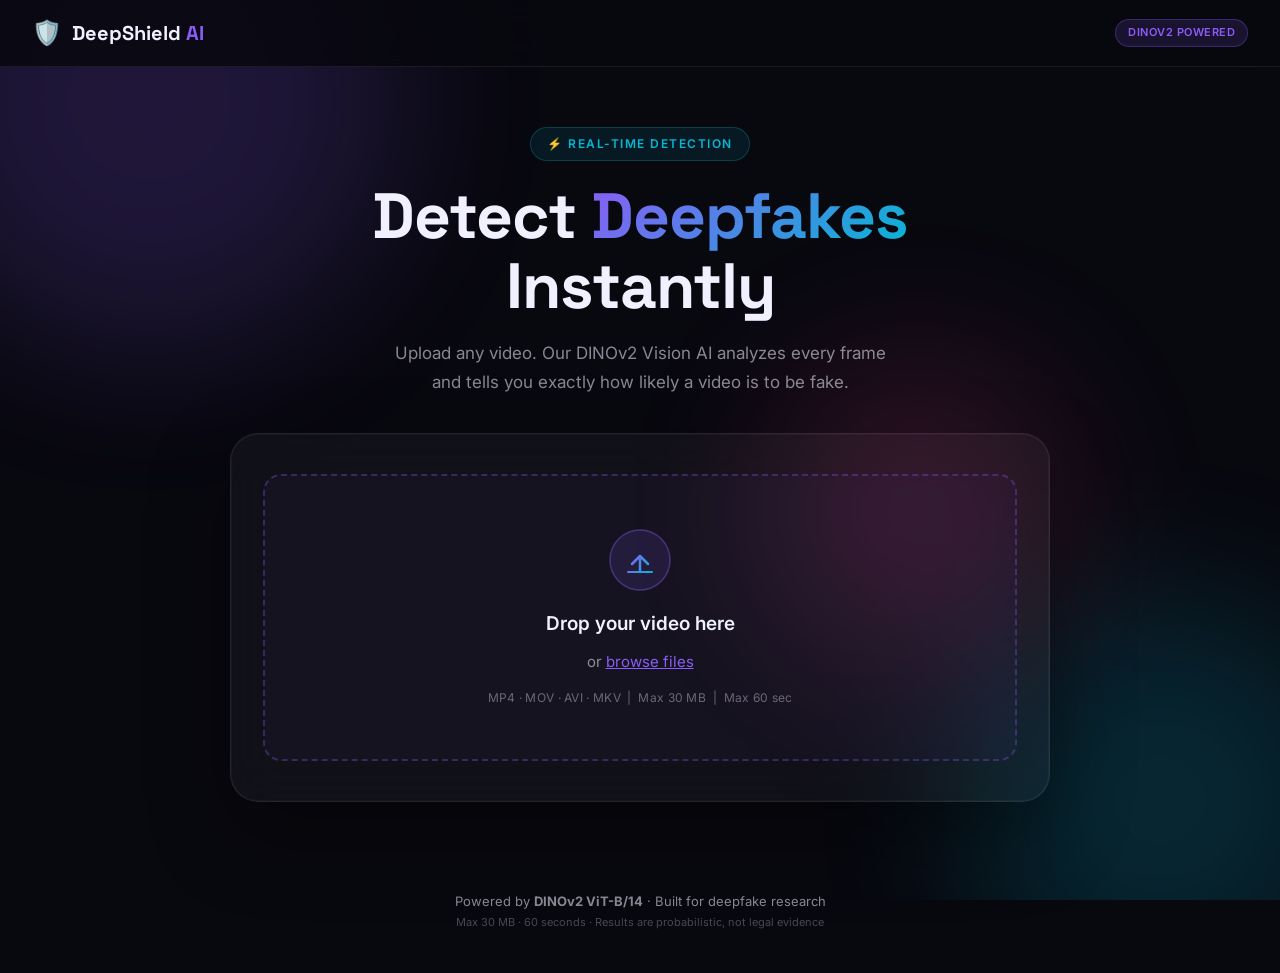
==== webapp/index.html @ 71be4f11 "Update DINOv2 Deepfake Pipeline codes" ====
<!DOCTYPE html>
<html lang="en">
<head>
  <meta charset="UTF-8" />
  <meta name="viewport" content="width=device-width, initial-scale=1.0" />
  <title>DeepShield AI — Deepfake Detector</title>
  <meta name="description" content="Upload a video and detect deepfakes instantly using DINOv2 AI with confidence scores and per-frame analysis." />
  <link rel="preconnect" href="https://fonts.googleapis.com" />
  <link rel="preconnect" href="https://fonts.gstatic.com" crossorigin />
  <link href="https://fonts.googleapis.com/css2?family=Inter:wght@300;400;500;600;700;800&family=Space+Grotesk:wght@500;700&display=swap" rel="stylesheet" />
  <link rel="stylesheet" href="style.css" />
</head>
<body>

  <!-- Animated Background -->
  <div class="bg-orbs">
    <div class="orb orb-1"></div>
    <div class="orb orb-2"></div>
    <div class="orb orb-3"></div>
  </div>

  <!-- Navbar -->
  <nav class="navbar">
    <div class="nav-brand">
      <span class="brand-icon">🛡️</span>
      <span class="brand-name">DeepShield <span class="brand-accent">AI</span></span>
    </div>
    <div class="nav-badge">DINOv2 Powered</div>
  </nav>

  <!-- Hero -->
  <header class="hero">
    <div class="hero-tag">⚡ Real-time Detection</div>
    <h1 class="hero-title">
      Detect <span class="gradient-text">Deepfakes</span><br />Instantly
    </h1>
    <p class="hero-subtitle">
      Upload any video. Our DINOv2 Vision AI analyzes every frame<br />
      and tells you exactly how likely a video is to be fake.
    </p>
  </header>

  <!-- Main Card -->
  <main class="main-card">

    <!-- ── Upload Section ── -->
    <section id="upload-section" class="upload-section">
      <div
        id="drop-zone"
        class="drop-zone"
        role="button"
        tabindex="0"
        aria-label="Upload video file"
        ondragover="onDragOver(event)"
        ondragleave="onDragLeave(event)"
        ondrop="onDrop(event)"
        onclick="document.getElementById('file-input').click()"
        onkeypress="if(event.key==='Enter') document.getElementById('file-input').click()"
      >
        <div class="drop-icon">
          <svg id="upload-icon" viewBox="0 0 64 64" fill="none" xmlns="http://www.w3.org/2000/svg">
            <circle cx="32" cy="32" r="30" fill="rgba(139,92,246,0.12)" stroke="rgba(139,92,246,0.4)" stroke-width="1.5"/>
            <path d="M32 44V28M32 28L24 36M32 28L40 36" stroke="url(#g1)" stroke-width="2.5" stroke-linecap="round" stroke-linejoin="round"/>
            <path d="M20 44h24" stroke="url(#g1)" stroke-width="2" stroke-linecap="round"/>
            <defs>
              <linearGradient id="g1" x1="20" y1="28" x2="44" y2="44" gradientUnits="userSpaceOnUse">
                <stop stop-color="#8B5CF6"/><stop offset="1" stop-color="#06B6D4"/>
              </linearGradient>
            </defs>
          </svg>
        </div>
        <p class="drop-title">Drop your video here</p>
        <p class="drop-sub">or <span class="link-text">browse files</span></p>
        <p class="drop-limits">MP4 · MOV · AVI · MKV &nbsp;|&nbsp; Max 30 MB &nbsp;|&nbsp; Max 60 sec</p>
      </div>
      <input
        id="file-input"
        type="file"
        accept=".mp4,.mov,.avi,.mkv,video/*"
        style="display:none"
        onchange="onFileSelected(event)"
      />

      <!-- File Preview -->
      <div id="file-preview" class="file-preview hidden">
        <div class="file-info">
          <span class="file-icon">🎬</span>
          <div class="file-meta">
            <span id="file-name" class="file-name"></span>
            <span id="file-size" class="file-size"></span>
          </div>
          <button class="remove-btn" onclick="resetUpload()" aria-label="Remove file">✕</button>
        </div>
        <div id="video-container" class="video-container">
          <video id="video-preview" class="video-preview" controls muted></video>
        </div>
        <button id="analyze-btn" class="analyze-btn" onclick="analyzeVideo()">
          <span class="btn-icon">🔍</span>
          <span>Analyze for Deepfakes</span>
        </button>
      </div>
    </section>

    <!-- ── Loading Section ── -->
    <section id="loading-section" class="loading-section hidden">
      <div class="loading-animation">
        <div class="spinner-ring"></div>
        <div class="spinner-ring ring-2"></div>
        <div class="spinner-ring ring-3"></div>
        <div class="spinner-center">🤖</div>
      </div>
      <h3 class="loading-title">Analyzing Video...</h3>
      <div class="loading-steps">
        <div id="step-1" class="step active">
          <span class="step-dot"></span>
          <span>Extracting frames</span>
        </div>
        <div id="step-2" class="step">
          <span class="step-dot"></span>
          <span>Running DINOv2 inference</span>
        </div>
        <div id="step-3" class="step">
          <span class="step-dot"></span>
          <span>Generating results</span>
        </div>
      </div>
      <p class="loading-note">⏳ This may take 30–90 seconds on CPU. Please wait…</p>
    </section>

    <!-- ── Results Section ── -->
    <section id="results-section" class="results-section hidden">

      <!-- Verdict Card -->
      <div id="verdict-card" class="verdict-card">
        <div class="verdict-left">
          <div class="verdict-circle-wrap">
            <svg class="verdict-ring" viewBox="0 0 120 120">
              <circle cx="60" cy="60" r="50" class="ring-bg"/>
              <circle id="ring-fill" cx="60" cy="60" r="50" class="ring-progress"/>
            </svg>
            <div class="verdict-inner">
              <span id="verdict-pct" class="verdict-pct">0%</span>
              <span id="verdict-label" class="verdict-label">FAKE</span>
            </div>
          </div>
          <p class="verdict-desc">Probability of being fake</p>
        </div>

        <div class="verdict-right">
          <div id="verdict-badge" class="verdict-badge">⚠ FAKE</div>
          <div class="verdict-stats">
            <div class="stat-row">
              <span class="stat-label">🎭 Fake probability</span>
              <span id="stat-fake" class="stat-val fake-val">—</span>
            </div>
            <div class="stat-row">
              <span class="stat-label">✅ Real probability</span>
              <span id="stat-real" class="stat-val real-val">—</span>
            </div>
            <div class="stat-row">
              <span class="stat-label">🎞 Frames analyzed</span>
              <span id="stat-frames" class="stat-val">—</span>
            </div>
            <div class="stat-row">
              <span class="stat-label">📁 File size</span>
              <span id="stat-size" class="stat-val">—</span>
            </div>
          </div>
        </div>
      </div>

      <!-- Per-Frame Chart -->
      <div class="chart-card">
        <h3 class="chart-title">📊 Per-Frame Detection Scores</h3>
        <p class="chart-sub">Higher bar = more likely FAKE for that frame</p>
        <div id="frame-chart" class="frame-chart"></div>
        <div class="chart-legend">
          <span class="legend-item"><span class="dot dot-fake"></span>Fake</span>
          <span class="legend-item"><span class="dot dot-real"></span>Real</span>
          <span class="legend-item"><span class="dot dot-thresh"></span>50% Threshold</span>
        </div>
      </div>

      <!-- Actions -->
      <div class="result-actions">
        <button class="action-btn action-primary" onclick="resetUpload()">
          🔄 Analyze Another Video
        </button>
        <button class="action-btn action-secondary" onclick="copyResult()">
          📋 Copy Result
        </button>
      </div>
    </section>

    <!-- ── Error Section ── -->
    <section id="error-section" class="error-section hidden">
      <div class="error-icon">❌</div>
      <h3 class="error-title">Analysis Failed</h3>
      <p id="error-msg" class="error-msg"></p>
      <button class="action-btn action-primary" onclick="resetUpload()">Try Again</button>
    </section>

  </main>

  <!-- Footer -->
  <footer class="footer">
    <p>Powered by <strong>DINOv2 ViT-B/14</strong> · Built for deepfake research</p>
    <p class="footer-note">Max 30 MB · 60 seconds · Results are probabilistic, not legal evidence</p>
  </footer>

  <script src="script.js"></script>
</body>
</html>
---- webapp/style.css ----
/* ──────────────────────────────────────────
   DeepShield AI — style.css
   Premium dark glassmorphism design
   ────────────────────────────────────────── */

*, *::before, *::after { box-sizing: border-box; margin: 0; padding: 0; }

:root {
  --bg:          #08080f;
  --surface:     rgba(255,255,255,0.04);
  --surface-2:   rgba(255,255,255,0.07);
  --border:      rgba(255,255,255,0.08);
  --border-glow: rgba(139,92,246,0.35);
  --text:        #f0f0ff;
  --text-sub:    rgba(240,240,255,0.55);
  --purple:      #8B5CF6;
  --cyan:        #06B6D4;
  --green:       #22c55e;
  --red:         #ef4444;
  --orange:      #f97316;
  --radius:      18px;
  --radius-sm:   10px;
  --transition:  0.3s cubic-bezier(0.4,0,0.2,1);
}

html { scroll-behavior: smooth; }

body {
  background: var(--bg);
  color: var(--text);
  font-family: 'Inter', sans-serif;
  font-size: 15px;
  line-height: 1.6;
  min-height: 100vh;
  overflow-x: hidden;
}

/* ── Background Orbs ── */
.bg-orbs { position: fixed; inset: 0; pointer-events: none; z-index: 0; overflow: hidden; }
.orb {
  position: absolute;
  border-radius: 50%;
  filter: blur(80px);
  opacity: 0.18;
  animation: drift 12s ease-in-out infinite alternate;
}
.orb-1 { width: 500px; height: 500px; background: var(--purple); top: -150px; left: -100px; animation-delay: 0s; }
.orb-2 { width: 400px; height: 400px; background: var(--cyan); bottom: -100px; right: -80px; animation-delay: -5s; }
.orb-3 { width: 300px; height: 300px; background: #ec4899; top: 40%; left: 60%; animation-delay: -9s; }

@keyframes drift {
  from { transform: translate(0, 0) scale(1); }
  to   { transform: translate(30px, 20px) scale(1.08); }
}

/* ── Navbar ── */
.navbar {
  position: sticky;
  top: 0;
  z-index: 100;
  display: flex;
  align-items: center;
  justify-content: space-between;
  padding: 14px 32px;
  background: rgba(8,8,15,0.85);
  backdrop-filter: blur(20px);
  border-bottom: 1px solid var(--border);
}
.nav-brand { display: flex; align-items: center; gap: 10px; }
.brand-icon { font-size: 24px; }
.brand-name {
  font-family: 'Space Grotesk', sans-serif;
  font-size: 20px;
  font-weight: 700;
  color: var(--text);
}
.brand-accent { color: var(--purple); }
.nav-badge {
  font-size: 11px;
  font-weight: 600;
  padding: 4px 12px;
  border-radius: 99px;
  background: rgba(139,92,246,0.15);
  border: 1px solid rgba(139,92,246,0.3);
  color: var(--purple);
  letter-spacing: 0.5px;
  text-transform: uppercase;
}

/* ── Hero ── */
.hero {
  text-align: center;
  padding: 60px 24px 36px;
  position: relative;
  z-index: 1;
}
.hero-tag {
  display: inline-block;
  font-size: 12px;
  font-weight: 600;
  text-transform: uppercase;
  letter-spacing: 1.5px;
  padding: 6px 16px;
  border-radius: 99px;
  background: rgba(6,182,212,0.1);
  border: 1px solid rgba(6,182,212,0.25);
  color: var(--cyan);
  margin-bottom: 20px;
}
.hero-title {
  font-family: 'Space Grotesk', sans-serif;
  font-size: clamp(36px, 6vw, 64px);
  font-weight: 700;
  line-height: 1.1;
  margin-bottom: 18px;
  letter-spacing: -1px;
}
.gradient-text {
  background: linear-gradient(135deg, var(--purple), var(--cyan));
  -webkit-background-clip: text;
  -webkit-text-fill-color: transparent;
  background-clip: text;
}
.hero-subtitle {
  color: var(--text-sub);
  font-size: 17px;
  max-width: 540px;
  margin: 0 auto;
  line-height: 1.7;
}

/* ── Main Card ── */
.main-card {
  position: relative;
  z-index: 1;
  max-width: 820px;
  margin: 0 auto 60px;
  padding: 40px 32px;
  background: var(--surface);
  border: 1px solid var(--border);
  border-radius: 28px;
  backdrop-filter: blur(24px);
  box-shadow: 0 32px 80px rgba(0,0,0,0.4), 0 0 0 1px rgba(255,255,255,0.03) inset;
}

/* ── Drop Zone ── */
.drop-zone {
  display: flex;
  flex-direction: column;
  align-items: center;
  justify-content: center;
  gap: 10px;
  padding: 52px 32px;
  border: 2px dashed rgba(139,92,246,0.3);
  border-radius: var(--radius);
  background: rgba(139,92,246,0.04);
  cursor: pointer;
  transition: all var(--transition);
  outline: none;
}
.drop-zone:hover, .drop-zone:focus, .drop-zone.dragging {
  border-color: var(--purple);
  background: rgba(139,92,246,0.1);
  box-shadow: 0 0 0 4px rgba(139,92,246,0.12);
  transform: translateY(-2px);
}
.drop-icon svg { width: 64px; height: 64px; }
.drop-title { font-size: 19px; font-weight: 600; color: var(--text); }
.drop-sub { color: var(--text-sub); }
.link-text { color: var(--purple); text-decoration: underline; cursor: pointer; }
.drop-limits {
  font-size: 12px;
  color: var(--text-sub);
  opacity: 0.7;
  margin-top: 4px;
  letter-spacing: 0.3px;
}

/* ── File Preview ── */
.file-preview { display: flex; flex-direction: column; gap: 18px; margin-top: 20px; }
.file-info {
  display: flex;
  align-items: center;
  gap: 12px;
  padding: 14px 18px;
  background: var(--surface-2);
  border: 1px solid var(--border);
  border-radius: var(--radius-sm);
}
.file-icon { font-size: 28px; }
.file-meta { flex: 1; display: flex; flex-direction: column; }
.file-name { font-weight: 600; font-size: 14px; color: var(--text); word-break: break-all; }
.file-size { font-size: 12px; color: var(--text-sub); }
.remove-btn {
  background: none;
  border: 1px solid var(--border);
  color: var(--text-sub);
  width: 32px; height: 32px;
  border-radius: 50%;
  font-size: 14px;
  cursor: pointer;
  transition: all var(--transition);
  display: flex; align-items: center; justify-content: center;
}
.remove-btn:hover { background: rgba(239,68,68,0.1); border-color: var(--red); color: var(--red); }

.video-container {
  border-radius: var(--radius-sm);
  overflow: hidden;
  background: #000;
  border: 1px solid var(--border);
}
.video-preview { width: 100%; max-height: 300px; display: block; }

.analyze-btn {
  display: flex;
  align-items: center;
  justify-content: center;
  gap: 10px;
  width: 100%;
  padding: 16px;
  font-size: 16px;
  font-weight: 700;
  border: none;
  border-radius: var(--radius-sm);
  background: linear-gradient(135deg, var(--purple), var(--cyan));
  color: #fff;
  cursor: pointer;
  transition: all var(--transition);
  letter-spacing: 0.3px;
  box-shadow: 0 8px 24px rgba(139,92,246,0.35);
}
.analyze-btn:hover { transform: translateY(-2px); box-shadow: 0 12px 32px rgba(139,92,246,0.45); }
.analyze-btn:active { transform: translateY(0); }
.analyze-btn:disabled { opacity: 0.5; cursor: not-allowed; transform: none; }
.btn-icon { font-size: 18px; }

/* ── Loading ── */
.loading-section {
  display: flex;
  flex-direction: column;
  align-items: center;
  gap: 24px;
  padding: 40px 0;
}
.loading-animation {
  position: relative;
  width: 100px;
  height: 100px;
  display: flex;
  align-items: center;
  justify-content: center;
}
.spinner-ring {
  position: absolute;
  inset: 0;
  border-radius: 50%;
  border: 3px solid transparent;
  border-top-color: var(--purple);
  animation: spin 1s linear infinite;
}
.ring-2 {
  inset: 8px;
  border-top-color: var(--cyan);
  animation-duration: 1.4s;
  animation-direction: reverse;
}
.ring-3 {
  inset: 16px;
  border-top-color: rgba(139,92,246,0.4);
  animation-duration: 2s;
}
.spinner-center { font-size: 28px; z-index: 1; }
@keyframes spin { to { transform: rotate(360deg); } }

.loading-title { font-size: 22px; font-weight: 700; text-align: center; }
.loading-steps { display: flex; flex-direction: column; gap: 10px; width: 100%; max-width: 280px; }
.step {
  display: flex;
  align-items: center;
  gap: 12px;
  font-size: 14px;
  color: var(--text-sub);
  transition: all var(--transition);
}
.step.active { color: var(--text); }
.step-dot {
  width: 8px; height: 8px;
  border-radius: 50%;
  background: var(--border);
  transition: all var(--transition);
  flex-shrink: 0;
}
.step.active .step-dot {
  background: var(--purple);
  box-shadow: 0 0 8px var(--purple);
  animation: pulse-dot 1s ease-in-out infinite;
}
.step.done .step-dot { background: var(--green); animation: none; }
.step.done { color: var(--green); }
@keyframes pulse-dot { 0%,100% { transform: scale(1); } 50% { transform: scale(1.4); } }
.loading-note { font-size: 12px; color: var(--text-sub); text-align: center; opacity: 0.7; }

/* ── Results ── */
.results-section { display: flex; flex-direction: column; gap: 24px; }

.verdict-card {
  display: flex;
  gap: 32px;
  padding: 28px;
  border-radius: var(--radius);
  border: 1px solid var(--border-glow);
  background: var(--surface-2);
  align-items: center;
  flex-wrap: wrap;
}
.verdict-card.is-fake { border-color: rgba(239,68,68,0.4); background: rgba(239,68,68,0.04); }
.verdict-card.is-real { border-color: rgba(34,197,94,0.4); background: rgba(34,197,94,0.04); }

.verdict-left {
  display: flex;
  flex-direction: column;
  align-items: center;
  gap: 10px;
  min-width: 160px;
}
.verdict-circle-wrap { position: relative; width: 140px; height: 140px; }
.verdict-ring { width: 100%; height: 100%; transform: rotate(-90deg); }
.ring-bg { fill: none; stroke: rgba(255,255,255,0.06); stroke-width: 8; }
.ring-progress {
  fill: none;
  stroke: var(--purple);
  stroke-width: 8;
  stroke-linecap: round;
  stroke-dasharray: 314;
  stroke-dashoffset: 314;
  transition: stroke-dashoffset 1.2s cubic-bezier(0.4,0,0.2,1), stroke 0.4s;
}
.verdict-inner {
  position: absolute;
  inset: 0;
  display: flex;
  flex-direction: column;
  align-items: center;
  justify-content: center;
}
.verdict-pct {
  font-family: 'Space Grotesk', sans-serif;
  font-size: 30px;
  font-weight: 700;
  line-height: 1;
}
.verdict-label {
  font-size: 13px;
  font-weight: 700;
  letter-spacing: 2px;
  text-transform: uppercase;
  margin-top: 2px;
}
.verdict-desc { font-size: 12px; color: var(--text-sub); text-align: center; }

.verdict-right { flex: 1; min-width: 220px; }
.verdict-badge {
  display: inline-block;
  font-size: 20px;
  font-weight: 800;
  font-family: 'Space Grotesk', sans-serif;
  padding: 8px 20px;
  border-radius: var(--radius-sm);
  margin-bottom: 18px;
  letter-spacing: 1px;
}
.verdict-badge.fake {
  background: rgba(239,68,68,0.15);
  border: 1px solid rgba(239,68,68,0.4);
  color: #f87171;
}
.verdict-badge.real {
  background: rgba(34,197,94,0.15);
  border: 1px solid rgba(34,197,94,0.4);
  color: #4ade80;
}

.verdict-stats { display: flex; flex-direction: column; gap: 10px; }
.stat-row {
  display: flex;
  justify-content: space-between;
  align-items: center;
  padding: 10px 14px;
  border-radius: 8px;
  background: var(--surface);
  border: 1px solid var(--border);
  font-size: 14px;
}
.stat-label { color: var(--text-sub); }
.stat-val { font-weight: 700; }
.fake-val { color: #f87171; }
.real-val { color: #4ade80; }

/* ── Frame Chart ── */
.chart-card {
  padding: 24px;
  background: var(--surface-2);
  border: 1px solid var(--border);
  border-radius: var(--radius);
}
.chart-title { font-size: 16px; font-weight: 700; margin-bottom: 4px; }
.chart-sub { font-size: 12px; color: var(--text-sub); margin-bottom: 18px; }
.frame-chart {
  display: flex;
  align-items: flex-end;
  gap: 4px;
  height: 120px;
  position: relative;
  padding: 0 4px;
}
.frame-chart::after {
  content: "50%";
  position: absolute;
  right: 0;
  top: 50%;
  transform: translateY(-50%);
  font-size: 10px;
  color: var(--text-sub);
  opacity: 0.6;
}
.frame-chart::before {
  content: "";
  position: absolute;
  left: 4px; right: 24px;
  top: 50%;
  border-top: 1px dashed rgba(255,255,255,0.12);
}
.bar-wrap {
  flex: 1;
  display: flex;
  align-items: flex-end;
  height: 100%;
  position: relative;
}
.bar {
  width: 100%;
  border-radius: 4px 4px 0 0;
  min-height: 4px;
  transition: height 0.8s cubic-bezier(0.4,0,0.2,1);
  cursor: default;
  position: relative;
}
.bar::after {
  content: attr(data-tip);
  position: absolute;
  bottom: calc(100% + 4px);
  left: 50%;
  transform: translateX(-50%);
  background: rgba(0,0,0,0.85);
  color: var(--text);
  font-size: 10px;
  padding: 2px 6px;
  border-radius: 4px;
  white-space: nowrap;
  opacity: 0;
  pointer-events: none;
  transition: opacity 0.2s;
}
.bar:hover::after { opacity: 1; }
.bar.bar-fake { background: linear-gradient(to top, #ef4444, #f97316); }
.bar.bar-real { background: linear-gradient(to top, #22c55e, #06B6D4); }

.chart-legend {
  display: flex;
  gap: 18px;
  margin-top: 12px;
}
.legend-item { display: flex; align-items: center; gap: 6px; font-size: 12px; color: var(--text-sub); }
.dot { width: 10px; height: 10px; border-radius: 3px; }
.dot-fake { background: #ef4444; }
.dot-real { background: #22c55e; }
.dot-thresh { background: transparent; border: 1px dashed rgba(255,255,255,0.3); }

/* ── Actions ── */
.result-actions { display: flex; gap: 12px; flex-wrap: wrap; }
.action-btn {
  flex: 1;
  min-width: 160px;
  padding: 14px 20px;
  font-size: 15px;
  font-weight: 600;
  border-radius: var(--radius-sm);
  cursor: pointer;
  transition: all var(--transition);
  border: none;
  outline: none;
  letter-spacing: 0.2px;
}
.action-primary {
  background: linear-gradient(135deg, var(--purple), var(--cyan));
  color: #fff;
  box-shadow: 0 6px 20px rgba(139,92,246,0.3);
}
.action-primary:hover { transform: translateY(-2px); box-shadow: 0 10px 28px rgba(139,92,246,0.4); }
.action-secondary {
  background: var(--surface-2);
  color: var(--text);
  border: 1px solid var(--border);
}
.action-secondary:hover { background: var(--surface); border-color: var(--purple); }

/* ── Error ── */
.error-section {
  display: flex;
  flex-direction: column;
  align-items: center;
  gap: 16px;
  padding: 40px 0;
  text-align: center;
}
.error-icon { font-size: 48px; }
.error-title { font-size: 22px; font-weight: 700; color: var(--red); }
.error-msg { color: var(--text-sub); max-width: 400px; font-size: 14px; }

/* ── Footer ── */
.footer {
  text-align: center;
  padding: 28px 24px 40px;
  color: var(--text-sub);
  font-size: 13px;
  position: relative;
  z-index: 1;
  line-height: 1.8;
}
.footer-note { font-size: 11px; opacity: 0.5; }

/* ── Utility ── */
.hidden { display: none !important; }

/* ── Responsive ── */
@media (max-width: 600px) {
  .main-card { padding: 24px 16px; border-radius: 20px; margin: 0 12px 40px; }
  .verdict-card { flex-direction: column; align-items: center; text-align: center; }
  .verdict-right { width: 100%; }
  .hero { padding: 40px 16px 24px; }
  .navbar { padding: 12px 16px; }
  .result-actions { flex-direction: column; }
}

/* ── Entrance Animation ── */
@keyframes fadeUp {
  from { opacity: 0; transform: translateY(20px); }
  to   { opacity: 1; transform: translateY(0); }
}
.results-section > * {
  animation: fadeUp 0.5s ease both;
}
.results-section > *:nth-child(2) { animation-delay: 0.1s; }
.results-section > *:nth-child(3) { animation-delay: 0.2s; }
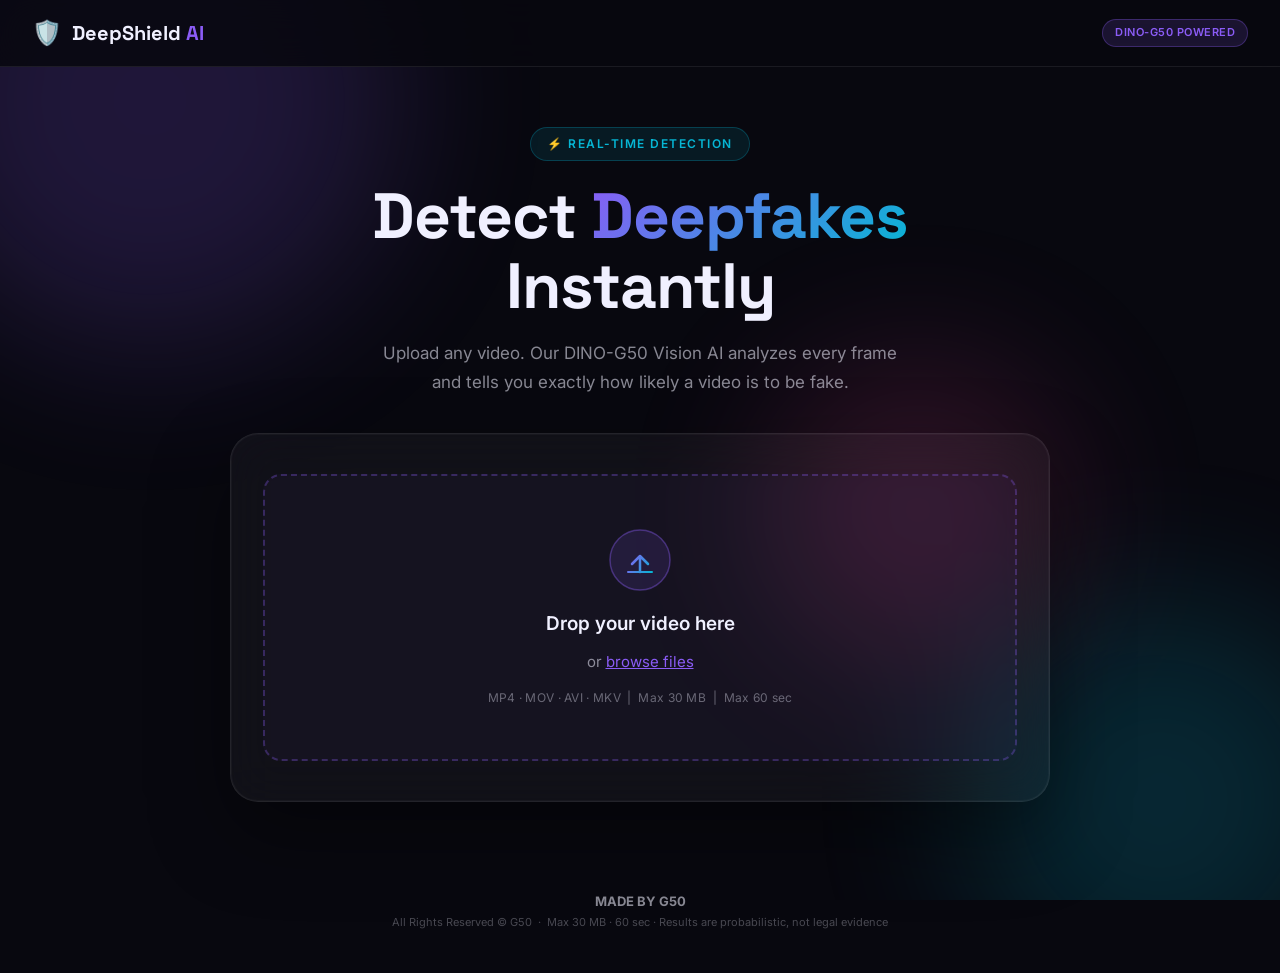
==== commit a62081b4: "Update DINO-G50 and Webapp" ====
--- a/webapp/index.html
+++ b/webapp/index.html
@@ -4,7 +4,7 @@
   <meta charset="UTF-8" />
   <meta name="viewport" content="width=device-width, initial-scale=1.0" />
   <title>DeepShield AI — Deepfake Detector</title>
-  <meta name="description" content="Upload a video and detect deepfakes instantly using DINOv2 AI with confidence scores and per-frame analysis." />
+  <meta name="description" content="Upload a video and detect deepfakes instantly using DINO-G50 AI with confidence scores and per-frame analysis." />
   <link rel="preconnect" href="https://fonts.googleapis.com" />
   <link rel="preconnect" href="https://fonts.gstatic.com" crossorigin />
   <link href="https://fonts.googleapis.com/css2?family=Inter:wght@300;400;500;600;700;800&family=Space+Grotesk:wght@500;700&display=swap" rel="stylesheet" />
@@ -21,11 +21,11 @@
 
   <!-- Navbar -->
   <nav class="navbar">
-    <div class="nav-brand">
+    <div class="nav-brand" onclick="location.reload()" style="cursor:pointer" title="Click to refresh">
       <span class="brand-icon">🛡️</span>
       <span class="brand-name">DeepShield <span class="brand-accent">AI</span></span>
     </div>
-    <div class="nav-badge">DINOv2 Powered</div>
+    <div class="nav-badge">DINO-G50 Powered</div>
   </nav>
 
   <!-- Hero -->
@@ -35,7 +35,7 @@
       Detect <span class="gradient-text">Deepfakes</span><br />Instantly
     </h1>
     <p class="hero-subtitle">
-      Upload any video. Our DINOv2 Vision AI analyzes every frame<br />
+      Upload any video. Our DINO-G50 Vision AI analyzes every frame<br />
       and tells you exactly how likely a video is to be fake.
     </p>
   </header>
@@ -204,8 +204,8 @@
 
   <!-- Footer -->
   <footer class="footer">
-    <p>Powered by <strong>DINOv2 ViT-B/14</strong> · Built for deepfake research</p>
-    <p class="footer-note">Max 30 MB · 60 seconds · Results are probabilistic, not legal evidence</p>
+    <p><strong>MADE BY G50</strong></p>
+    <p class="footer-note">All Rights Reserved © G50 &nbsp;·&nbsp; Max 30 MB · 60 sec · Results are probabilistic, not legal evidence</p>
   </footer>
 
   <script src="script.js"></script>
